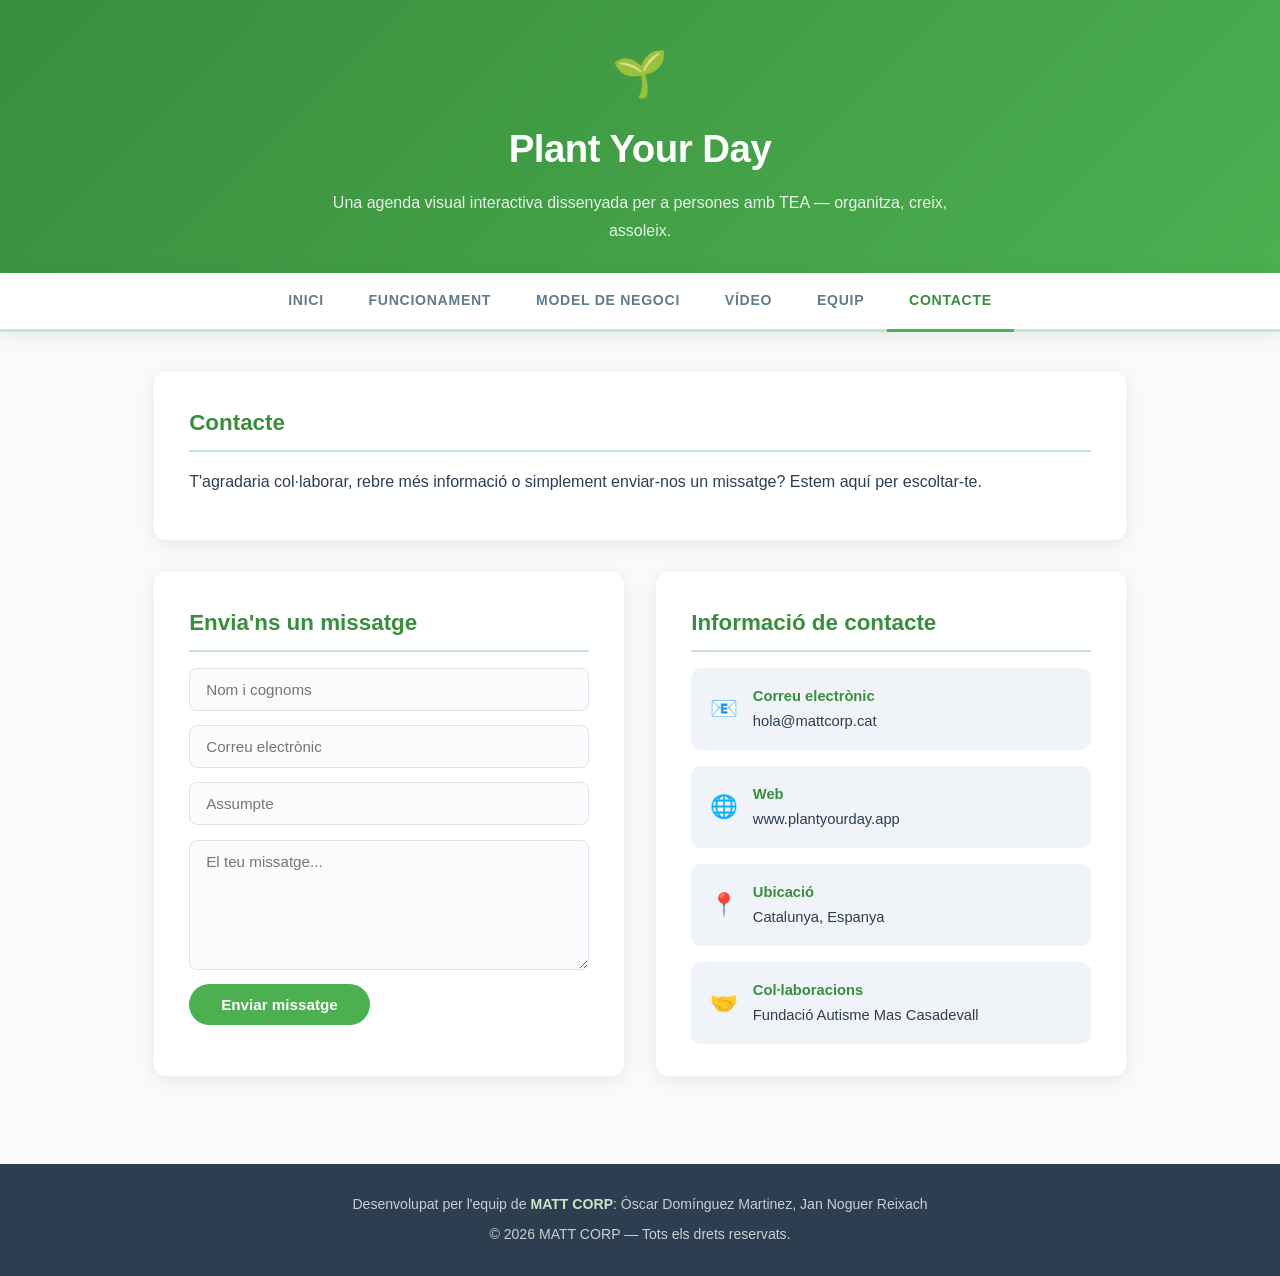
==== pages/contacte.html @ 62340c70 "15-04-26" ====
<!DOCTYPE html>
<html lang="ca">
<head>
    <meta charset="UTF-8">
    <meta name="viewport" content="width=device-width, initial-scale=1.0">
    <title>Contacte - Plant Your Day</title>
    <link rel="stylesheet" href="../css/styles.css">
</head>
<body>

    <div class="brand-bar">
        <span class="logo-icon">🌱</span>
        <h1>Plant Your Day</h1>
        <p class="tagline">Una agenda visual interactiva dissenyada per a persones amb TEA — organitza, creix, assoleix.</p>
    </div>

    <nav class="tab-nav" role="navigation" aria-label="Navegació principal">
        <a href="../index.html">Inici</a>
        <a href="funcionament.html">Funcionament</a>
        <a href="model-negoci.html">Model de Negoci</a>
        <a href="video.html">Vídeo</a>
        <a href="equip.html">Equip</a>
        <a href="contacte.html" class="active">Contacte</a>
    </nav>

    <main>
        <div class="container">
            <div class="card">
                <h2>Contacte</h2>
                <p>T'agradaria col·laborar, rebre més informació o simplement enviar-nos un missatge? Estem aquí per escoltar-te.</p>
            </div>

            <div class="contact-grid">
                <div class="card">
                    <h2>Envia'ns un missatge</h2>
                    <form class="contact-form" onsubmit="handleContact(event)">
                        <input type="text" placeholder="Nom i cognoms" required autocomplete="name">
                        <input type="email" placeholder="Correu electrònic" required autocomplete="email">
                        <input type="text" placeholder="Assumpte">
                        <textarea placeholder="El teu missatge..."></textarea>
                        <button type="submit">Enviar missatge</button>
                    </form>
                </div>

                <div class="card">
                    <h2>Informació de contacte</h2>
                    <div class="contact-info">
                        <div class="contact-info-item">
                            <span class="ci-icon">📧</span>
                            <p><strong>Correu electrònic</strong>hola@mattcorp.cat</p>
                        </div>
                        <div class="contact-info-item">
                            <span class="ci-icon">🌐</span>
                            <p><strong>Web</strong>www.plantyourday.app</p>
                        </div>
                        <div class="contact-info-item">
                            <span class="ci-icon">📍</span>
                            <p><strong>Ubicació</strong>Catalunya, Espanya</p>
                        </div>
                        <div class="contact-info-item">
                            <span class="ci-icon">🤝</span>
                            <p><strong>Col·laboracions</strong>Fundació Autisme Mas Casadevall</p>
                        </div>
                    </div>
                </div>
            </div>
        </div>
    </main>

    <footer>
        <p>Desenvolupat per l'equip de <span>MATT CORP</span>: Òscar Domínguez Martinez, Jan Noguer Reixach</p>
        <p style="margin-top:0.4rem">© 2026 MATT CORP — Tots els drets reservats.</p>
    </footer>

    <script src="../js/main.js"></script>

</body>
</html>
---- css/styles.css ----
:root {
    --primary: #4CAF50;
    --primary-dark: #388E3C;
    --primary-light: #C8E6C9;
    --surface: #F0F4F8;
    --text: #2c3e50;
    --text-muted: #607d8b;
    --white: #ffffff;
    --shadow: 0 4px 20px rgba(0,0,0,0.08);
    --font: 'Segoe UI', Tahoma, Geneva, Verdana, sans-serif;
}

* { box-sizing: border-box; margin: 0; padding: 0; }

body {
    font-family: var(--font);
    color: var(--text);
    background: #f8fafb;
    line-height: 1.7;
}

/* ── BRAND BAR ──────────────────────────────── */
.brand-bar {
    background: linear-gradient(135deg, var(--primary-dark) 0%, var(--primary) 100%);
    color: var(--white);
    padding: 2.2rem 2rem 1.8rem;
    text-align: center;
}
.brand-bar .logo-icon { font-size: 2.8rem; display: block; margin-bottom: 0.3rem; }
.brand-bar h1 { font-size: 2.4rem; font-weight: 700; letter-spacing: -0.5px; }
.brand-bar .tagline {
    font-size: 1rem;
    opacity: 0.88;
    max-width: 680px;
    margin: 0.5rem auto 0;
}

/* ── STICKY NAV ─────────────────────────────── */
.tab-nav {
    position: sticky;
    top: 0;
    z-index: 100;
    background: var(--white);
    border-bottom: 3px solid var(--primary-light);
    box-shadow: var(--shadow);
    display: flex;
    justify-content: center;
    flex-wrap: wrap;
}
.tab-nav a {
    display: inline-block;
    padding: 1rem 1.4rem;
    font-family: var(--font);
    font-size: 0.88rem;
    font-weight: 600;
    color: var(--text-muted);
    text-decoration: none;
    text-transform: uppercase;
    letter-spacing: 0.05em;
    border-bottom: 3px solid transparent;
    margin-bottom: -3px;
    transition: color 0.2s, border-color 0.2s;
}
.tab-nav a:hover { color: var(--primary); }
.tab-nav a.active {
    color: var(--primary-dark);
    border-bottom-color: var(--primary);
}


/* ── LAYOUT ─────────────────────────────────── */
.container { max-width: 1020px; margin: 0 auto; padding: 2.5rem 1.5rem; }

/* ── CARDS ──────────────────────────────────── */
.card {
    background: var(--white);
    border-radius: 12px;
    padding: 2rem 2.2rem;
    box-shadow: var(--shadow);
    margin-bottom: 2rem;
}
.card h2 {
    color: var(--primary-dark);
    font-size: 1.4rem;
    margin-bottom: 1rem;
    padding-bottom: 0.5rem;
    border-bottom: 2px solid var(--primary-light);
}
.card h3 { color: var(--primary); margin: 1.2rem 0 0.5rem; font-size: 1.05rem; }
.card p { color: var(--text); margin-bottom: 0.8rem; }
.card ul { padding-left: 1.3rem; }
.card li { margin-bottom: 0.6rem; }

/* ── HERO (Inici) ───────────────────────────── */
.hero {
    background: linear-gradient(135deg, var(--primary-light) 0%, #e8f5e9 100%);
    border-radius: 16px;
    padding: 3rem 2.5rem;
    text-align: center;
    margin-bottom: 2rem;
    box-shadow: var(--shadow);
}
.hero .hero-icon { font-size: 4rem; }
.hero h2 { font-size: 2rem; color: var(--primary-dark); margin: 0.8rem 0 0.6rem; }
.hero p { font-size: 1.05rem; color: var(--text); max-width: 700px; margin: 0 auto 1.5rem; }
.btn-primary {
    display: inline-block;
    background: var(--primary);
    color: var(--white);
    padding: 0.75rem 2rem;
    border-radius: 50px;
    text-decoration: none;
    font-weight: 700;
    font-size: 0.95rem;
    transition: background 0.2s, transform 0.15s;
}
.btn-primary:hover { background: var(--primary-dark); transform: translateY(-2px); }

.features-grid {
    display: grid;
    grid-template-columns: repeat(auto-fit, minmax(220px, 1fr));
    gap: 1.2rem;
    margin-top: 1.5rem;
}
.feature-item {
    background: var(--surface);
    border-radius: 10px;
    padding: 1.3rem 1.2rem;
    text-align: center;
}
.feature-item .fi-icon { font-size: 2rem; margin-bottom: 0.5rem; }
.feature-item strong { display: block; color: var(--primary-dark); margin-bottom: 0.3rem; }
.feature-item p { font-size: 0.9rem; color: var(--text-muted); margin: 0; }

/* ── STEPS (Funcionament) ───────────────────── */
.steps { display: flex; flex-direction: column; gap: 1.2rem; }
.step {
    display: flex;
    align-items: flex-start;
    gap: 1.2rem;
    background: var(--white);
    border-radius: 12px;
    padding: 1.4rem 1.6rem;
    box-shadow: var(--shadow);
}
.step-num {
    background: var(--primary);
    color: var(--white);
    border-radius: 50%;
    width: 2.2rem;
    height: 2.2rem;
    display: flex;
    align-items: center;
    justify-content: center;
    font-weight: 700;
    font-size: 1rem;
    flex-shrink: 0;
}
.step-body strong { display: block; color: var(--primary-dark); margin-bottom: 0.25rem; }
.step-body p { margin: 0; font-size: 0.95rem; color: var(--text-muted); }

/* ── TEAM ───────────────────────────────────── */
.team-grid {
    display: grid;
    grid-template-columns: repeat(auto-fit, minmax(260px, 1fr));
    gap: 1.5rem;
    margin-top: 1rem;
}
.team-card {
    background: var(--white);
    border-radius: 14px;
    padding: 2rem 1.5rem;
    text-align: center;
    box-shadow: var(--shadow);
    border-top: 4px solid var(--primary);
}
.team-avatar {
    width: 72px; height: 72px;
    border-radius: 50%;
    background: var(--primary-light);
    display: flex; align-items: center; justify-content: center;
    font-size: 2rem;
    margin: 0 auto 1rem;
}
.team-card h3 { color: var(--primary-dark); font-size: 1.05rem; margin-bottom: 0.2rem; }
.team-card .role { font-size: 0.85rem; color: var(--primary); font-weight: 600; margin-bottom: 0.6rem; }
.team-card p { font-size: 0.88rem; color: var(--text-muted); }

/* ── CONTACT ────────────────────────────────── */
.contact-grid {
    display: grid;
    grid-template-columns: 1fr 1fr;
    gap: 2rem;
}
@media (max-width: 640px) { .contact-grid { grid-template-columns: 1fr; } }
.contact-form { display: flex; flex-direction: column; gap: 0.9rem; }
.contact-form input,
.contact-form textarea {
    width: 100%;
    padding: 0.75rem 1rem;
    border: 1.5px solid #dce3ea;
    border-radius: 8px;
    font-family: var(--font);
    font-size: 0.95rem;
    color: var(--text);
    background: #fafbfc;
    transition: border-color 0.2s;
}
.contact-form input:focus,
.contact-form textarea:focus { outline: none; border-color: var(--primary); }
.contact-form textarea { resize: vertical; min-height: 130px; }
.contact-form button {
    align-self: flex-start;
    background: var(--primary);
    color: var(--white);
    border: none;
    padding: 0.75rem 2rem;
    border-radius: 50px;
    font-family: var(--font);
    font-size: 0.95rem;
    font-weight: 700;
    cursor: pointer;
    transition: background 0.2s;
}
.contact-form button:hover { background: var(--primary-dark); }
.contact-info { display: flex; flex-direction: column; gap: 1rem; }
.contact-info-item {
    display: flex;
    align-items: center;
    gap: 0.9rem;
    background: var(--surface);
    border-radius: 10px;
    padding: 1rem 1.2rem;
}
.contact-info-item .ci-icon { font-size: 1.4rem; }
.contact-info-item p { margin: 0; font-size: 0.92rem; }
.contact-info-item strong { display: block; color: var(--primary-dark); }

/* ── VIDEO ──────────────────────────────────── */
.video-wrapper {
    background: #111;
    border-radius: 12px;
    overflow: hidden;
    box-shadow: var(--shadow);
    margin-bottom: 2rem;
}
.video-wrapper video { display: block; width: 100%; max-height: 480px; }
.script-list li { margin-bottom: 0.5rem; font-size: 0.95rem; }

/* ── FOOTER ─────────────────────────────────── */
footer {
    text-align: center;
    padding: 1.8rem 1rem;
    background: #2c3e50;
    color: rgba(255,255,255,0.75);
    font-size: 0.88rem;
    margin-top: 1rem;
}
footer span { color: var(--primary-light); font-weight: 600; }

/* ── RESPONSIVE ─────────────────────────────── */
@media (max-width: 580px) {
    .tab-nav a { padding: 0.9rem 0.8rem; font-size: 0.75rem; }
    .brand-bar h1 { font-size: 1.8rem; }
}
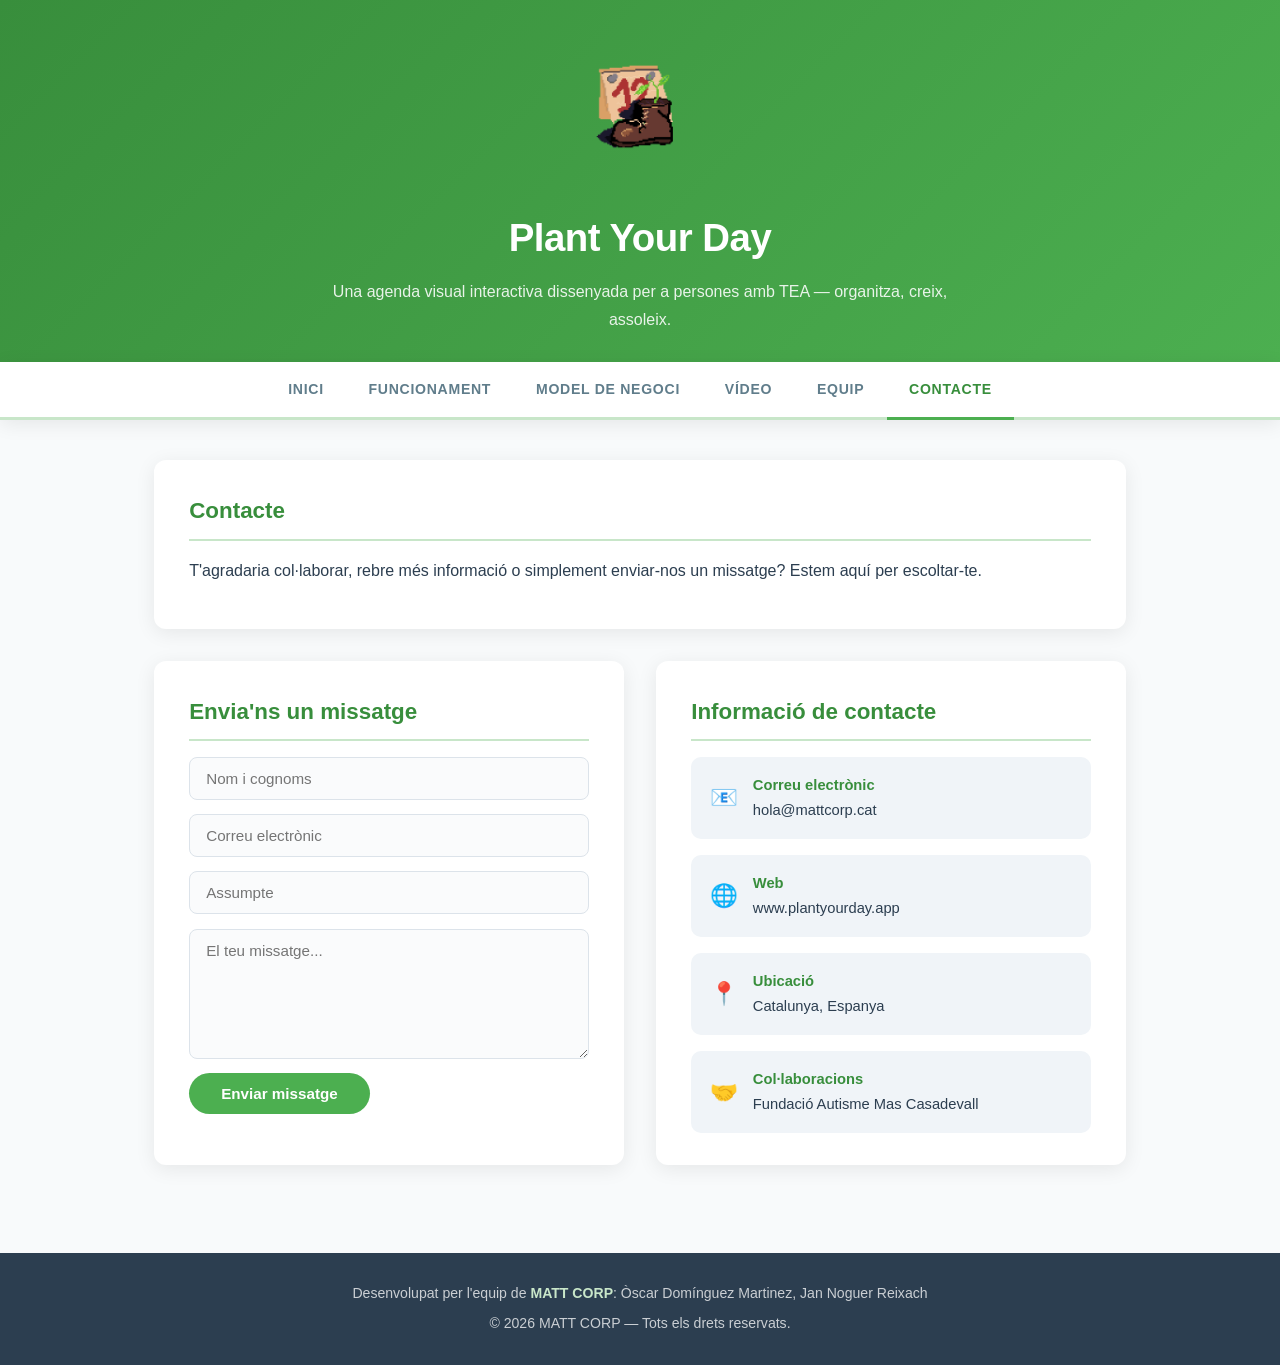
==== commit 3bb67548: "video changed" ====
--- a/pages/contacte.html
+++ b/pages/contacte.html
@@ -9,7 +9,7 @@
 <body>
 
     <div class="brand-bar">
-        <span class="logo-icon">🌱</span>
+        <span class="logo-icon"><img src="../assets/imatges/logoAPP.png" alt="Logo" width="150" height="150*"></span>
         <h1>Plant Your Day</h1>
         <p class="tagline">Una agenda visual interactiva dissenyada per a persones amb TEA — organitza, creix, assoleix.</p>
     </div>
--- a/css/styles.css
+++ b/css/styles.css
@@ -263,3 +263,188 @@
     .tab-nav a { padding: 0.9rem 0.8rem; font-size: 0.75rem; }
     .brand-bar h1 { font-size: 1.8rem; }
 }
+
+/* --- APP SHOWCASE ─────────────────────────────────── */
+.app-showcase {
+    display: flex;
+    align-items: center;
+    justify-content: space-between;
+    background: linear-gradient(135deg, var(--primary-light) 0%, #e8f5e9 100%);
+    padding: 3rem;
+    border-radius: 16px;
+    margin-bottom: 2.5rem;
+    box-shadow: var(--shadow);
+}
+
+.showcase-content {
+    flex: 1;
+    padding-right: 2.5rem;
+}
+
+.showcase-title {
+    color: var(--primary-dark);
+    font-size: 3rem;
+    margin: 0 0 0.4rem 0;
+    font-weight: 700;
+    letter-spacing: -0.5px;
+}
+
+.showcase-subtitle {
+    color: var(--text);
+    font-size: 1.6rem;
+    font-weight: 600;
+    margin: 0 0 1rem 0;
+}
+
+.showcase-desc {
+    color: var(--text-muted);
+    font-size: 1.05rem;
+    line-height: 1.6;
+    margin-bottom: 1.8rem;
+}
+
+.showcase-buttons {
+    display: flex;
+    gap: 1rem;
+}
+
+.btn-download {
+    display: inline-block;
+    background: var(--primary);
+    color: var(--white);
+    padding: 0.75rem 2rem;
+    border-radius: 50px;
+    text-decoration: none;
+    font-weight: 700;
+    font-size: 0.95rem;
+    transition: background 0.2s, transform 0.15s;
+}
+.btn-download:hover {
+    background: var(--primary-dark);
+    transform: translateY(-2px);
+}
+
+.btn-learn {
+    display: inline-block;
+    background: var(--white);
+    color: var(--primary-dark);
+    padding: 0.75rem 2rem;
+    border-radius: 50px;
+    text-decoration: none;
+    font-weight: 700;
+    font-size: 0.95rem;
+    border: 2px solid var(--primary);
+    transition: background 0.2s, color 0.2s, transform 0.15s;
+}
+.btn-learn:hover {
+    background: var(--primary);
+    color: var(--white);
+    transform: translateY(-2px);
+}
+
+/* --- TABLET MOCKUPS ──────────────────────────────── */
+.showcase-phones {
+    flex: 1.6;
+    display: flex;
+    gap: 1.8rem;
+    justify-content: center;
+    align-items: flex-end;
+    padding-bottom: 1rem;
+}
+
+.phone-mockup {
+    width: 280px;
+    background: #1a1a2e;
+    border-radius: 22px;
+    padding: 16px 12px 22px;
+    position: relative;
+    box-shadow:
+        0 35px 80px rgba(0, 0, 0, 0.35),
+        0 0 0 1px rgba(255, 255, 255, 0.07) inset;
+    transition: transform 0.3s;
+    flex-shrink: 0;
+}
+.phone-mockup:hover {
+    transform: translateY(-8px);
+}
+.phone-mockup--raised {
+    transform: translateY(-28px);
+}
+.phone-mockup--raised:hover {
+    transform: translateY(-36px);
+}
+
+/* Cámara frontal (punto) */
+.phone-mockup::before {
+    content: '';
+    position: absolute;
+    top: 7px;
+    left: 50%;
+    transform: translateX(-50%);
+    width: 8px;
+    height: 8px;
+    background: #2e2e45;
+    border-radius: 50%;
+    z-index: 5;
+}
+
+/* Home indicator */
+.phone-mockup::after {
+    content: '';
+    position: absolute;
+    bottom: 8px;
+    left: 50%;
+    transform: translateX(-50%);
+    width: 60px;
+    height: 4px;
+    background: rgba(255, 255, 255, 0.2);
+    border-radius: 2px;
+}
+
+.phone-screen {
+    border-radius: 14px;
+    overflow: hidden;
+    aspect-ratio: 4 / 3;
+    background: #000;
+}
+
+.phone-img {
+    width: 100%;
+    height: 100%;
+    object-fit: cover;
+    display: block;
+}
+.phone-img--left  { object-position: 15% center; }
+.phone-img--right { object-position: 80% center; }
+
+/* --- SHOWCASE RESPONSIVE ──────────────────────────── */
+@media (max-width: 1100px) {
+    .phone-mockup { width: 220px; }
+}
+@media (max-width: 992px) {
+    .app-showcase {
+        flex-direction: column;
+        text-align: center;
+        padding: 2rem;
+    }
+    .showcase-content {
+        padding-right: 0;
+        margin-bottom: 2rem;
+    }
+    .showcase-buttons {
+        justify-content: center;
+        flex-wrap: wrap;
+    }
+    .showcase-phones {
+        justify-content: center;
+        width: 100%;
+    }
+    .phone-mockup { width: 260px; }
+    .phone-mockup--raised { transform: translateY(-20px); }
+    .phone-mockup--raised:hover { transform: translateY(-28px); }
+}
+@media (max-width: 620px) {
+    .showcase-phones { flex-direction: column; align-items: center; gap: 1.5rem; }
+    .phone-mockup, .phone-mockup--raised { width: 280px; transform: none; }
+    .phone-mockup--raised:hover, .phone-mockup:hover { transform: translateY(-6px); }
+}
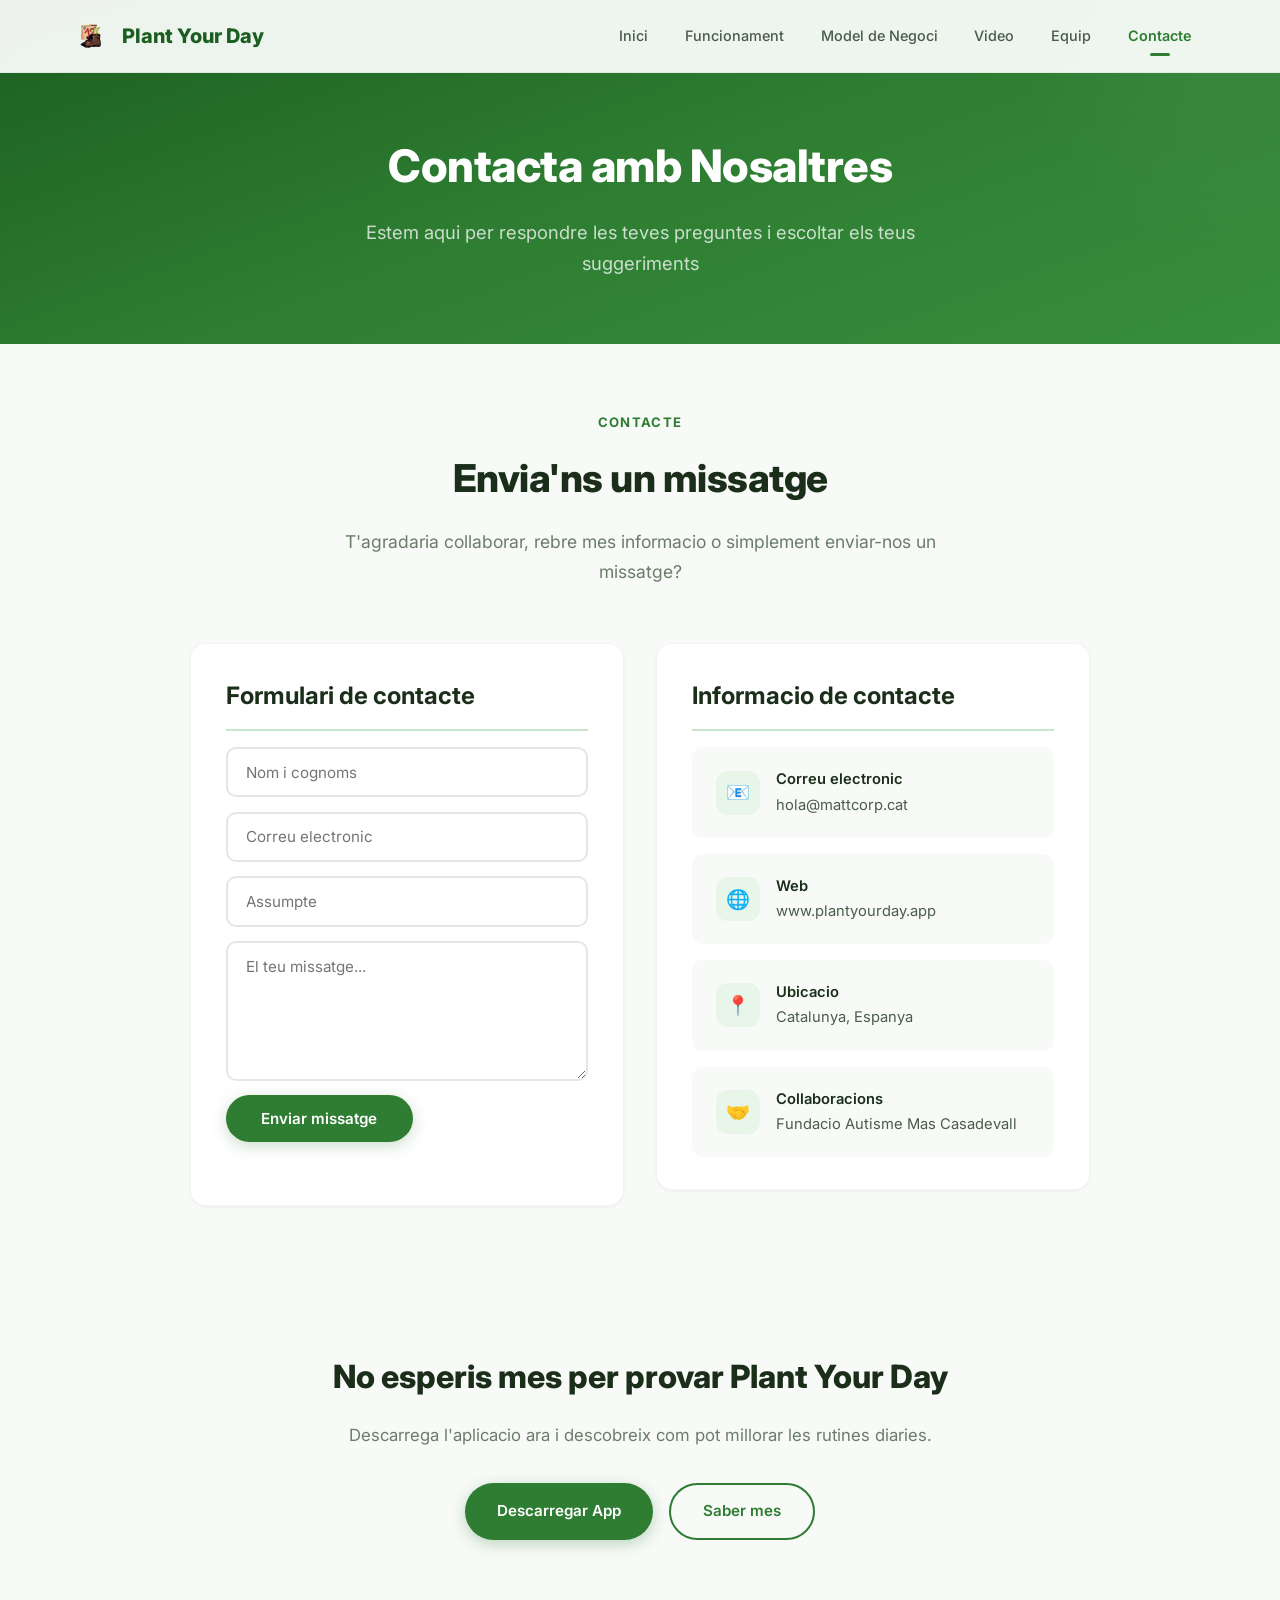
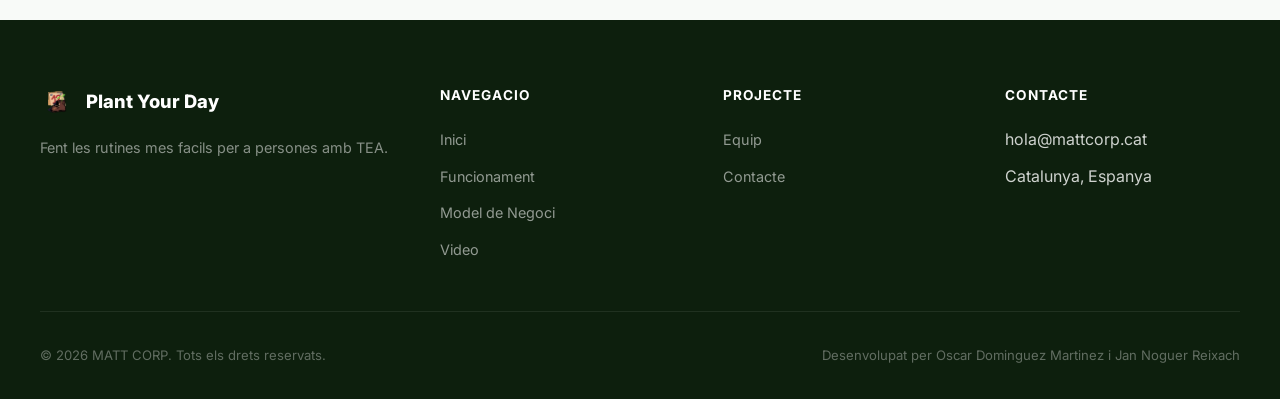
==== commit dab90ba0: "change the web" ====
--- a/pages/contacte.html
+++ b/pages/contacte.html
@@ -1,4 +1,4 @@
-<!DOCTYPE html>
+﻿<!DOCTYPE html>
 <html lang="ca">
 <head>
     <meta charset="UTF-8">
@@ -8,71 +8,135 @@
 </head>
 <body>
 
-    <div class="brand-bar">
-        <span class="logo-icon"><img src="../assets/imatges/logoAPP.png" alt="Logo" width="150" height="150*"></span>
-        <h1>Plant Your Day</h1>
-        <p class="tagline">Una agenda visual interactiva dissenyada per a persones amb TEA — organitza, creix, assoleix.</p>
-    </div>
+    <a href="#main" class="skip-link">Saltar al contingut</a>
 
-    <nav class="tab-nav" role="navigation" aria-label="Navegació principal">
-        <a href="../index.html">Inici</a>
-        <a href="funcionament.html">Funcionament</a>
-        <a href="model-negoci.html">Model de Negoci</a>
-        <a href="video.html">Vídeo</a>
-        <a href="equip.html">Equip</a>
-        <a href="contacte.html" class="active">Contacte</a>
+    <nav class="navbar" role="navigation" aria-label="Navegacio principal">
+        <div class="navbar-inner">
+            <a href="../index.html" class="navbar-logo">
+                <img src="../assets/imatges/logoAPP.png" alt="Plant Your Day Logo">
+                <span>Plant Your Day</span>
+            </a>
+            <div class="navbar-links" id="navLinks">
+                <a href="../index.html">Inici</a>
+                <a href="funcionament.html">Funcionament</a>
+                <a href="model-negoci.html">Model de Negoci</a>
+                <a href="video.html">Video</a>
+                <a href="equip.html">Equip</a>
+                <a href="contacte.html" class="active">Contacte</a>
+            </div>
+            <button class="hamburger" id="hamburger" aria-label="Obrir menu">
+                <span></span><span></span><span></span>
+            </button>
+        </div>
     </nav>
 
-    <main>
-        <div class="container">
-            <div class="card">
-                <h2>Contacte</h2>
-                <p>T'agradaria col·laborar, rebre més informació o simplement enviar-nos un missatge? Estem aquí per escoltar-te.</p>
-            </div>
+    <main id="main">
+        <section class="page-hero">
+            <h1>Contacta amb Nosaltres</h1>
+            <p>Estem aqui per respondre les teves preguntes i escoltar els teus suggeriments</p>
+        </section>
 
-            <div class="contact-grid">
-                <div class="card">
+        <section class="content-section">
+            <div class="content-inner">
+                <div class="section-header">
+                    <span class="section-label">Contacte</span>
                     <h2>Envia'ns un missatge</h2>
-                    <form class="contact-form" onsubmit="handleContact(event)">
-                        <input type="text" placeholder="Nom i cognoms" required autocomplete="name">
-                        <input type="email" placeholder="Correu electrònic" required autocomplete="email">
-                        <input type="text" placeholder="Assumpte">
-                        <textarea placeholder="El teu missatge..."></textarea>
-                        <button type="submit">Enviar missatge</button>
-                    </form>
+                    <p>T'agradaria collaborar, rebre mes informacio o simplement enviar-nos un missatge?</p>
                 </div>
 
-                <div class="card">
-                    <h2>Informació de contacte</h2>
-                    <div class="contact-info">
-                        <div class="contact-info-item">
-                            <span class="ci-icon">📧</span>
-                            <p><strong>Correu electrònic</strong>hola@mattcorp.cat</p>
-                        </div>
-                        <div class="contact-info-item">
-                            <span class="ci-icon">🌐</span>
-                            <p><strong>Web</strong>www.plantyourday.app</p>
-                        </div>
-                        <div class="contact-info-item">
-                            <span class="ci-icon">📍</span>
-                            <p><strong>Ubicació</strong>Catalunya, Espanya</p>
-                        </div>
-                        <div class="contact-info-item">
-                            <span class="ci-icon">🤝</span>
-                            <p><strong>Col·laboracions</strong>Fundació Autisme Mas Casadevall</p>
+                <div class="contact-grid">
+                    <div class="card fade-up" style="margin-bottom:0">
+                        <h2>Formulari de contacte</h2>
+                        <form class="contact-form" onsubmit="handleContact(event)">
+                            <input type="text" placeholder="Nom i cognoms" required autocomplete="name">
+                            <input type="email" placeholder="Correu electronic" required autocomplete="email">
+                            <input type="text" placeholder="Assumpte">
+                            <textarea placeholder="El teu missatge..."></textarea>
+                            <button type="submit">Enviar missatge</button>
+                        </form>
+                    </div>
+
+                    <div class="fade-up fade-up-delay-1">
+                        <div class="card" style="margin-bottom:1rem">
+                            <h2>Informacio de contacte</h2>
+                            <div class="contact-info">
+                                <div class="contact-info-item">
+                                    <span class="ci-icon">&#128231;</span>
+                                    <p><strong>Correu electronic</strong>hola@mattcorp.cat</p>
+                                </div>
+                                <div class="contact-info-item">
+                                    <span class="ci-icon">&#127760;</span>
+                                    <p><strong>Web</strong>www.plantyourday.app</p>
+                                </div>
+                                <div class="contact-info-item">
+                                    <span class="ci-icon">&#128205;</span>
+                                    <p><strong>Ubicacio</strong>Catalunya, Espanya</p>
+                                </div>
+                                <div class="contact-info-item">
+                                    <span class="ci-icon">&#129309;</span>
+                                    <p><strong>Collaboracions</strong>Fundacio Autisme Mas Casadevall</p>
+                                </div>
+                            </div>
                         </div>
                     </div>
                 </div>
             </div>
-        </div>
+        </section>
+
+        <section class="cta-banner">
+            <div class="cta-banner-inner fade-up">
+                <h2>No esperis mes per provar Plant Your Day</h2>
+                <p>Descarrega l'aplicacio ara i descobreix com pot millorar les rutines diaries.</p>
+                <div class="cta-banner-buttons">
+                    <a href="../index.html#descarrega" class="btn btn-primary">Descarregar App</a>
+                    <a href="funcionament.html" class="btn btn-outline">Saber mes</a>
+                </div>
+            </div>
+        </section>
     </main>
 
-    <footer>
-        <p>Desenvolupat per l'equip de <span>MATT CORP</span>: Òscar Domínguez Martinez, Jan Noguer Reixach</p>
-        <p style="margin-top:0.4rem">© 2026 MATT CORP — Tots els drets reservats.</p>
+    <footer class="footer">
+        <div class="footer-inner">
+            <div class="footer-top">
+                <div class="footer-brand">
+                    <a href="../index.html" class="footer-brand-logo">
+                        <img src="../assets/imatges/logoAPP.png" alt="Plant Your Day">
+                        <span>Plant Your Day</span>
+                    </a>
+                    <p>Fent les rutines mes facils per a persones amb TEA.</p>
+                </div>
+                <div class="footer-column">
+                    <h4>Navegacio</h4>
+                    <ul>
+                        <li><a href="../index.html">Inici</a></li>
+                        <li><a href="funcionament.html">Funcionament</a></li>
+                        <li><a href="model-negoci.html">Model de Negoci</a></li>
+                        <li><a href="video.html">Video</a></li>
+                    </ul>
+                </div>
+                <div class="footer-column">
+                    <h4>Projecte</h4>
+                    <ul>
+                        <li><a href="equip.html">Equip</a></li>
+                        <li><a href="contacte.html">Contacte</a></li>
+                    </ul>
+                </div>
+                <div class="footer-column">
+                    <h4>Contacte</h4>
+                    <ul>
+                        <li>hola@mattcorp.cat</li>
+                        <li>Catalunya, Espanya</li>
+                    </ul>
+                </div>
+            </div>
+            <div class="footer-bottom">
+                <p>&copy; 2026 MATT CORP. Tots els drets reservats.</p>
+                <p>Desenvolupat per Oscar Dominguez Martinez i Jan Noguer Reixach</p>
+            </div>
+        </div>
     </footer>
 
+    <button class="scroll-top" id="scrollTop" aria-label="Tornar a dalt">&#8593;</button>
     <script src="../js/main.js"></script>
-
 </body>
 </html>
--- a/css/styles.css
+++ b/css/styles.css
@@ -1,413 +1,340 @@
+﻿@import url('https://fonts.googleapis.com/css2?family=Inter:wght@300;400;500;600;700;800&display=swap');
+
 :root {
-    --primary: #4CAF50;
-    --primary-dark: #388E3C;
-    --primary-light: #C8E6C9;
-    --surface: #F0F4F8;
-    --text: #2c3e50;
-    --text-muted: #607d8b;
+    --primary: #2E7D32;
+    --primary-dark: #1B5E20;
+    --primary-light: #A5D6A7;
+    --primary-50: #E8F5E9;
+    --primary-100: #C8E6C9;
+    --primary-200: #A5D6A7;
+    --primary-600: #43A047;
+    --primary-700: #388E3C;
+    --primary-800: #2E7D32;
+    --primary-900: #1B5E20;
+    --accent: #66BB6A;
+    --surface: #F8FAF8;
+    --surface-alt: #F1F8F1;
+    --text: #1a2e1a;
+    --text-secondary: #4a5c4a;
+    --text-muted: #6b7c6b;
     --white: #ffffff;
+    --dark: #0d1f0d;
+    --dark-surface: #132613;
+    --shadow-sm: 0 1px 3px rgba(0,0,0,0.06);
     --shadow: 0 4px 20px rgba(0,0,0,0.08);
-    --font: 'Segoe UI', Tahoma, Geneva, Verdana, sans-serif;
+    --shadow-lg: 0 12px 40px rgba(0,0,0,0.12);
+    --shadow-xl: 0 25px 60px rgba(0,0,0,0.15);
+    --radius: 16px;
+    --radius-sm: 10px;
+    --radius-lg: 24px;
+    --font: 'Inter', -apple-system, BlinkMacSystemFont, 'Segoe UI', sans-serif;
+    --transition: 0.3s cubic-bezier(0.4, 0, 0.2, 1);
 }
 
 * { box-sizing: border-box; margin: 0; padding: 0; }
+
+html {
+    scroll-behavior: smooth;
+    scroll-padding-top: 80px;
+}
 
 body {
     font-family: var(--font);
     color: var(--text);
-    background: #f8fafb;
+    background: var(--white);
     line-height: 1.7;
-}
-
-/* ── BRAND BAR ──────────────────────────────── */
-.brand-bar {
-    background: linear-gradient(135deg, var(--primary-dark) 0%, var(--primary) 100%);
-    color: var(--white);
-    padding: 2.2rem 2rem 1.8rem;
-    text-align: center;
-}
-.brand-bar .logo-icon { font-size: 2.8rem; display: block; margin-bottom: 0.3rem; }
-.brand-bar h1 { font-size: 2.4rem; font-weight: 700; letter-spacing: -0.5px; }
-.brand-bar .tagline {
-    font-size: 1rem;
-    opacity: 0.88;
-    max-width: 680px;
-    margin: 0.5rem auto 0;
-}
-
-/* ── STICKY NAV ─────────────────────────────── */
-.tab-nav {
-    position: sticky;
+    overflow-x: hidden;
+}
+
+.skip-link {
+    position: absolute;
+    top: -100%;
+    left: 1rem;
+    padding: 0.5rem 1rem;
+    background: var(--primary);
+    color: var(--white);
+    border-radius: var(--radius-sm);
+    z-index: 9999;
+    font-weight: 600;
+    text-decoration: none;
+}
+.skip-link:focus { top: 1rem; }
+
+/* NAVBAR */
+.navbar {
+    position: fixed;
     top: 0;
-    z-index: 100;
-    background: var(--white);
-    border-bottom: 3px solid var(--primary-light);
-    box-shadow: var(--shadow);
+    left: 0;
+    right: 0;
+    z-index: 1000;
+    background: rgba(255,255,255,0.92);
+    backdrop-filter: blur(20px);
+    -webkit-backdrop-filter: blur(20px);
+    border-bottom: 1px solid rgba(46,125,50,0.08);
+    transition: var(--transition);
+}
+.navbar.scrolled {
+    box-shadow: 0 2px 20px rgba(0,0,0,0.08);
+}
+.navbar-inner {
+    max-width: 1200px;
+    margin: 0 auto;
+    padding: 0 2rem;
+    display: flex;
+    align-items: center;
+    justify-content: space-between;
+    height: 72px;
+}
+.navbar-logo {
+    display: flex;
+    align-items: center;
+    gap: 0.6rem;
+    text-decoration: none;
+    color: var(--primary-dark);
+    font-weight: 800;
+    font-size: 1.25rem;
+}
+.navbar-logo img {
+    width: 40px;
+    height: 40px;
+    border-radius: 10px;
+}
+.navbar-links {
+    display: flex;
+    align-items: center;
+    gap: 0.3rem;
+    list-style: none;
+}
+.navbar-links a {
+    display: inline-block;
+    padding: 0.5rem 1rem;
+    font-size: 0.9rem;
+    font-weight: 500;
+    color: var(--text-secondary);
+    text-decoration: none;
+    border-radius: 8px;
+    transition: var(--transition);
+    position: relative;
+}
+.navbar-links a:hover {
+    color: var(--primary);
+    background: var(--primary-50);
+}
+.navbar-links a.active {
+    color: var(--primary);
+    font-weight: 600;
+}
+.navbar-links a.active::after {
+    content: '';
+    position: absolute;
+    bottom: 0;
+    left: 50%;
+    transform: translateX(-50%);
+    width: 20px;
+    height: 3px;
+    background: var(--primary);
+    border-radius: 2px;
+}
+
+.hamburger {
+    display: none;
+    flex-direction: column;
+    gap: 5px;
+    cursor: pointer;
+    background: none;
+    border: none;
+    padding: 8px;
+    z-index: 1001;
+}
+.hamburger span {
+    display: block;
+    width: 24px;
+    height: 2.5px;
+    background: var(--text);
+    border-radius: 2px;
+    transition: var(--transition);
+}
+.hamburger.open span:nth-child(1) { transform: rotate(45deg) translate(5px, 5px); }
+.hamburger.open span:nth-child(2) { opacity: 0; }
+.hamburger.open span:nth-child(3) { transform: rotate(-45deg) translate(5px, -5px); }
+
+/* HERO SECTION */
+.hero {
+    padding: 10rem 2rem 6rem;
+    background: linear-gradient(160deg, var(--primary-50) 0%, var(--white) 40%, var(--surface) 100%);
+    position: relative;
+    overflow: hidden;
+}
+.hero::before {
+    content: '';
+    position: absolute;
+    top: -200px;
+    right: -200px;
+    width: 600px;
+    height: 600px;
+    background: radial-gradient(circle, rgba(46,125,50,0.06) 0%, transparent 70%);
+    border-radius: 50%;
+}
+.hero::after {
+    content: '';
+    position: absolute;
+    bottom: -100px;
+    left: -100px;
+    width: 400px;
+    height: 400px;
+    background: radial-gradient(circle, rgba(102,187,106,0.08) 0%, transparent 70%);
+    border-radius: 50%;
+}
+.hero-inner {
+    max-width: 1200px;
+    margin: 0 auto;
+    display: flex;
+    align-items: center;
+    gap: 4rem;
+    position: relative;
+    z-index: 1;
+}
+.hero-content { flex: 1; }
+.hero-badge {
+    display: inline-flex;
+    align-items: center;
+    gap: 0.5rem;
+    background: var(--primary-100);
+    color: var(--primary-dark);
+    padding: 0.4rem 1rem;
+    border-radius: 50px;
+    font-size: 0.82rem;
+    font-weight: 600;
+    margin-bottom: 1.5rem;
+}
+.hero h1 {
+    font-size: 3.5rem;
+    font-weight: 800;
+    line-height: 1.1;
+    color: var(--primary-dark);
+    margin-bottom: 0.5rem;
+    letter-spacing: -1px;
+}
+.hero h2 {
+    font-size: 1.5rem;
+    font-weight: 600;
+    color: var(--text);
+    margin-bottom: 1.2rem;
+    border: none;
+    padding: 0;
+}
+.hero-desc {
+    font-size: 1.1rem;
+    color: var(--text-secondary);
+    max-width: 520px;
+    margin-bottom: 2rem;
+    line-height: 1.8;
+}
+.hero-buttons {
+    display: flex;
+    gap: 1rem;
+    flex-wrap: wrap;
+}
+.hero-visual {
+    flex: 1;
     display: flex;
     justify-content: center;
-    flex-wrap: wrap;
-}
-.tab-nav a {
-    display: inline-block;
-    padding: 1rem 1.4rem;
-    font-family: var(--font);
-    font-size: 0.88rem;
-    font-weight: 600;
-    color: var(--text-muted);
-    text-decoration: none;
-    text-transform: uppercase;
-    letter-spacing: 0.05em;
-    border-bottom: 3px solid transparent;
-    margin-bottom: -3px;
-    transition: color 0.2s, border-color 0.2s;
-}
-.tab-nav a:hover { color: var(--primary); }
-.tab-nav a.active {
-    color: var(--primary-dark);
-    border-bottom-color: var(--primary);
-}
-
-
-/* ── LAYOUT ─────────────────────────────────── */
-.container { max-width: 1020px; margin: 0 auto; padding: 2.5rem 1.5rem; }
-
-/* ── CARDS ──────────────────────────────────── */
-.card {
-    background: var(--white);
-    border-radius: 12px;
-    padding: 2rem 2.2rem;
-    box-shadow: var(--shadow);
-    margin-bottom: 2rem;
-}
-.card h2 {
-    color: var(--primary-dark);
-    font-size: 1.4rem;
-    margin-bottom: 1rem;
-    padding-bottom: 0.5rem;
-    border-bottom: 2px solid var(--primary-light);
-}
-.card h3 { color: var(--primary); margin: 1.2rem 0 0.5rem; font-size: 1.05rem; }
-.card p { color: var(--text); margin-bottom: 0.8rem; }
-.card ul { padding-left: 1.3rem; }
-.card li { margin-bottom: 0.6rem; }
-
-/* ── HERO (Inici) ───────────────────────────── */
-.hero {
-    background: linear-gradient(135deg, var(--primary-light) 0%, #e8f5e9 100%);
-    border-radius: 16px;
-    padding: 3rem 2.5rem;
-    text-align: center;
-    margin-bottom: 2rem;
-    box-shadow: var(--shadow);
-}
-.hero .hero-icon { font-size: 4rem; }
-.hero h2 { font-size: 2rem; color: var(--primary-dark); margin: 0.8rem 0 0.6rem; }
-.hero p { font-size: 1.05rem; color: var(--text); max-width: 700px; margin: 0 auto 1.5rem; }
-.btn-primary {
-    display: inline-block;
-    background: var(--primary);
-    color: var(--white);
-    padding: 0.75rem 2rem;
-    border-radius: 50px;
-    text-decoration: none;
-    font-weight: 700;
-    font-size: 0.95rem;
-    transition: background 0.2s, transform 0.15s;
-}
-.btn-primary:hover { background: var(--primary-dark); transform: translateY(-2px); }
-
-.features-grid {
-    display: grid;
-    grid-template-columns: repeat(auto-fit, minmax(220px, 1fr));
-    gap: 1.2rem;
-    margin-top: 1.5rem;
-}
-.feature-item {
-    background: var(--surface);
-    border-radius: 10px;
-    padding: 1.3rem 1.2rem;
-    text-align: center;
-}
-.feature-item .fi-icon { font-size: 2rem; margin-bottom: 0.5rem; }
-.feature-item strong { display: block; color: var(--primary-dark); margin-bottom: 0.3rem; }
-.feature-item p { font-size: 0.9rem; color: var(--text-muted); margin: 0; }
-
-/* ── STEPS (Funcionament) ───────────────────── */
-.steps { display: flex; flex-direction: column; gap: 1.2rem; }
-.step {
-    display: flex;
-    align-items: flex-start;
-    gap: 1.2rem;
-    background: var(--white);
-    border-radius: 12px;
-    padding: 1.4rem 1.6rem;
-    box-shadow: var(--shadow);
-}
-.step-num {
-    background: var(--primary);
-    color: var(--white);
-    border-radius: 50%;
-    width: 2.2rem;
-    height: 2.2rem;
-    display: flex;
-    align-items: center;
-    justify-content: center;
-    font-weight: 700;
-    font-size: 1rem;
-    flex-shrink: 0;
-}
-.step-body strong { display: block; color: var(--primary-dark); margin-bottom: 0.25rem; }
-.step-body p { margin: 0; font-size: 0.95rem; color: var(--text-muted); }
-
-/* ── TEAM ───────────────────────────────────── */
-.team-grid {
-    display: grid;
-    grid-template-columns: repeat(auto-fit, minmax(260px, 1fr));
-    gap: 1.5rem;
-    margin-top: 1rem;
-}
-.team-card {
-    background: var(--white);
-    border-radius: 14px;
-    padding: 2rem 1.5rem;
-    text-align: center;
-    box-shadow: var(--shadow);
-    border-top: 4px solid var(--primary);
-}
-.team-avatar {
-    width: 72px; height: 72px;
-    border-radius: 50%;
-    background: var(--primary-light);
-    display: flex; align-items: center; justify-content: center;
-    font-size: 2rem;
-    margin: 0 auto 1rem;
-}
-.team-card h3 { color: var(--primary-dark); font-size: 1.05rem; margin-bottom: 0.2rem; }
-.team-card .role { font-size: 0.85rem; color: var(--primary); font-weight: 600; margin-bottom: 0.6rem; }
-.team-card p { font-size: 0.88rem; color: var(--text-muted); }
-
-/* ── CONTACT ────────────────────────────────── */
-.contact-grid {
-    display: grid;
-    grid-template-columns: 1fr 1fr;
-    gap: 2rem;
-}
-@media (max-width: 640px) { .contact-grid { grid-template-columns: 1fr; } }
-.contact-form { display: flex; flex-direction: column; gap: 0.9rem; }
-.contact-form input,
-.contact-form textarea {
-    width: 100%;
-    padding: 0.75rem 1rem;
-    border: 1.5px solid #dce3ea;
-    border-radius: 8px;
-    font-family: var(--font);
-    font-size: 0.95rem;
-    color: var(--text);
-    background: #fafbfc;
-    transition: border-color 0.2s;
-}
-.contact-form input:focus,
-.contact-form textarea:focus { outline: none; border-color: var(--primary); }
-.contact-form textarea { resize: vertical; min-height: 130px; }
-.contact-form button {
-    align-self: flex-start;
-    background: var(--primary);
-    color: var(--white);
-    border: none;
-    padding: 0.75rem 2rem;
+    align-items: center;
+    position: relative;
+}
+
+/* BUTTONS */
+.btn {
+    display: inline-flex;
+    align-items: center;
+    gap: 0.5rem;
+    padding: 0.85rem 2rem;
     border-radius: 50px;
     font-family: var(--font);
     font-size: 0.95rem;
-    font-weight: 700;
+    font-weight: 600;
+    text-decoration: none;
+    transition: var(--transition);
     cursor: pointer;
-    transition: background 0.2s;
-}
-.contact-form button:hover { background: var(--primary-dark); }
-.contact-info { display: flex; flex-direction: column; gap: 1rem; }
-.contact-info-item {
-    display: flex;
-    align-items: center;
-    gap: 0.9rem;
-    background: var(--surface);
-    border-radius: 10px;
-    padding: 1rem 1.2rem;
-}
-.contact-info-item .ci-icon { font-size: 1.4rem; }
-.contact-info-item p { margin: 0; font-size: 0.92rem; }
-.contact-info-item strong { display: block; color: var(--primary-dark); }
-
-/* ── VIDEO ──────────────────────────────────── */
-.video-wrapper {
-    background: #111;
-    border-radius: 12px;
-    overflow: hidden;
-    box-shadow: var(--shadow);
-    margin-bottom: 2rem;
-}
-.video-wrapper video { display: block; width: 100%; max-height: 480px; }
-.script-list li { margin-bottom: 0.5rem; font-size: 0.95rem; }
-
-/* ── FOOTER ─────────────────────────────────── */
-footer {
-    text-align: center;
-    padding: 1.8rem 1rem;
-    background: #2c3e50;
-    color: rgba(255,255,255,0.75);
-    font-size: 0.88rem;
-    margin-top: 1rem;
-}
-footer span { color: var(--primary-light); font-weight: 600; }
-
-/* ── RESPONSIVE ─────────────────────────────── */
-@media (max-width: 580px) {
-    .tab-nav a { padding: 0.9rem 0.8rem; font-size: 0.75rem; }
-    .brand-bar h1 { font-size: 1.8rem; }
-}
-
-/* --- APP SHOWCASE ─────────────────────────────────── */
-.app-showcase {
-    display: flex;
-    align-items: center;
-    justify-content: space-between;
-    background: linear-gradient(135deg, var(--primary-light) 0%, #e8f5e9 100%);
-    padding: 3rem;
-    border-radius: 16px;
-    margin-bottom: 2.5rem;
-    box-shadow: var(--shadow);
-}
-
-.showcase-content {
-    flex: 1;
-    padding-right: 2.5rem;
-}
-
-.showcase-title {
-    color: var(--primary-dark);
-    font-size: 3rem;
-    margin: 0 0 0.4rem 0;
-    font-weight: 700;
-    letter-spacing: -0.5px;
-}
-
-.showcase-subtitle {
-    color: var(--text);
-    font-size: 1.6rem;
-    font-weight: 600;
-    margin: 0 0 1rem 0;
-}
-
-.showcase-desc {
-    color: var(--text-muted);
-    font-size: 1.05rem;
-    line-height: 1.6;
-    margin-bottom: 1.8rem;
-}
-
-.showcase-buttons {
-    display: flex;
-    gap: 1rem;
-}
-
-.btn-download {
-    display: inline-block;
+    border: none;
+}
+.btn-primary {
     background: var(--primary);
     color: var(--white);
-    padding: 0.75rem 2rem;
-    border-radius: 50px;
-    text-decoration: none;
-    font-weight: 700;
-    font-size: 0.95rem;
-    transition: background 0.2s, transform 0.15s;
-}
-.btn-download:hover {
+    box-shadow: 0 4px 15px rgba(46,125,50,0.3);
+}
+.btn-primary:hover {
     background: var(--primary-dark);
     transform: translateY(-2px);
-}
-
-.btn-learn {
-    display: inline-block;
+    box-shadow: 0 6px 20px rgba(46,125,50,0.4);
+}
+.btn-outline {
+    background: transparent;
+    color: var(--primary);
+    border: 2px solid var(--primary);
+}
+.btn-outline:hover {
+    background: var(--primary);
+    color: var(--white);
+    transform: translateY(-2px);
+}
+.btn-white {
     background: var(--white);
     color: var(--primary-dark);
-    padding: 0.75rem 2rem;
-    border-radius: 50px;
-    text-decoration: none;
-    font-weight: 700;
-    font-size: 0.95rem;
-    border: 2px solid var(--primary);
-    transition: background 0.2s, color 0.2s, transform 0.15s;
-}
-.btn-learn:hover {
-    background: var(--primary);
-    color: var(--white);
+    box-shadow: 0 4px 15px rgba(0,0,0,0.1);
+}
+.btn-white:hover {
     transform: translateY(-2px);
-}
-
-/* --- TABLET MOCKUPS ──────────────────────────────── */
-.showcase-phones {
-    flex: 1.6;
-    display: flex;
-    gap: 1.8rem;
-    justify-content: center;
+    box-shadow: 0 6px 20px rgba(0,0,0,0.15);
+}
+
+/* PHONE MOCKUPS */
+.phone-group {
+    display: flex;
+    gap: 1.5rem;
     align-items: flex-end;
-    padding-bottom: 1rem;
-}
-
+}
 .phone-mockup {
-    width: 280px;
+    width: 240px;
     background: #1a1a2e;
-    border-radius: 22px;
-    padding: 16px 12px 22px;
-    position: relative;
-    box-shadow:
-        0 35px 80px rgba(0, 0, 0, 0.35),
-        0 0 0 1px rgba(255, 255, 255, 0.07) inset;
-    transition: transform 0.3s;
-    flex-shrink: 0;
-}
-.phone-mockup:hover {
-    transform: translateY(-8px);
-}
-.phone-mockup--raised {
-    transform: translateY(-28px);
-}
-.phone-mockup--raised:hover {
-    transform: translateY(-36px);
-}
-
-/* Cámara frontal (punto) */
+    border-radius: 28px;
+    padding: 12px 10px 18px;
+    position: relative;
+    box-shadow: var(--shadow-xl);
+    transition: transform 0.4s cubic-bezier(0.4, 0, 0.2, 1);
+}
+.phone-mockup:hover { transform: translateY(-10px); }
+.phone-mockup--raised { transform: translateY(-30px); }
+.phone-mockup--raised:hover { transform: translateY(-40px); }
 .phone-mockup::before {
     content: '';
     position: absolute;
-    top: 7px;
+    top: 6px;
     left: 50%;
     transform: translateX(-50%);
-    width: 8px;
-    height: 8px;
+    width: 60px;
+    height: 5px;
     background: #2e2e45;
-    border-radius: 50%;
+    border-radius: 3px;
     z-index: 5;
 }
-
-/* Home indicator */
 .phone-mockup::after {
     content: '';
     position: absolute;
-    bottom: 8px;
+    bottom: 7px;
     left: 50%;
     transform: translateX(-50%);
-    width: 60px;
+    width: 50px;
     height: 4px;
-    background: rgba(255, 255, 255, 0.2);
+    background: rgba(255,255,255,0.15);
     border-radius: 2px;
 }
-
 .phone-screen {
-    border-radius: 14px;
+    border-radius: 18px;
     overflow: hidden;
-    aspect-ratio: 4 / 3;
+    aspect-ratio: 4/3;
     background: #000;
 }
-
 .phone-img {
     width: 100%;
     height: 100%;
@@ -417,34 +344,627 @@
 .phone-img--left  { object-position: 15% center; }
 .phone-img--right { object-position: 80% center; }
 
-/* --- SHOWCASE RESPONSIVE ──────────────────────────── */
-@media (max-width: 1100px) {
-    .phone-mockup { width: 220px; }
-}
+/* SECTIONS */
+.section { padding: 5rem 2rem; }
+.section--alt { background: var(--surface); }
+.section--dark {
+    background: linear-gradient(160deg, var(--dark) 0%, var(--dark-surface) 100%);
+    color: var(--white);
+}
+.section-inner { max-width: 1200px; margin: 0 auto; }
+.section-header { text-align: center; margin-bottom: 3.5rem; }
+.section-label {
+    display: inline-block;
+    font-size: 0.82rem;
+    font-weight: 700;
+    text-transform: uppercase;
+    letter-spacing: 0.1em;
+    color: var(--primary);
+    margin-bottom: 0.8rem;
+}
+.section--dark .section-label { color: var(--primary-200); }
+.section-header h2 {
+    font-size: 2.4rem;
+    font-weight: 800;
+    color: var(--text);
+    letter-spacing: -0.5px;
+    margin-bottom: 1rem;
+    border: none;
+    padding: 0;
+}
+.section--dark .section-header h2 { color: var(--white); }
+.section-header p {
+    font-size: 1.1rem;
+    color: var(--text-muted);
+    max-width: 600px;
+    margin: 0 auto;
+}
+.section--dark .section-header p { color: rgba(255,255,255,0.7); }
+
+/* FEATURES GRID */
+.features-grid {
+    display: grid;
+    grid-template-columns: repeat(auto-fit, minmax(250px, 1fr));
+    gap: 1.5rem;
+}
+.feature-card {
+    background: var(--white);
+    border-radius: var(--radius);
+    padding: 2rem;
+    box-shadow: var(--shadow-sm);
+    border: 1px solid rgba(46,125,50,0.06);
+    transition: var(--transition);
+    text-align: center;
+}
+.feature-card:hover {
+    transform: translateY(-4px);
+    box-shadow: var(--shadow);
+    border-color: var(--primary-100);
+}
+.feature-icon {
+    width: 64px;
+    height: 64px;
+    border-radius: 16px;
+    background: var(--primary-50);
+    display: flex;
+    align-items: center;
+    justify-content: center;
+    margin: 0 auto 1.2rem;
+    transition: var(--transition);
+}
+.feature-card:hover .feature-icon { background: var(--primary-100); }
+.feature-icon img {
+    width: 36px;
+    height: 36px;
+    border-radius: 8px;
+}
+.feature-card h3 {
+    font-size: 1.05rem;
+    font-weight: 700;
+    color: var(--text);
+    margin-bottom: 0.5rem;
+}
+.feature-card p {
+    font-size: 0.9rem;
+    color: var(--text-muted);
+    line-height: 1.6;
+    margin: 0;
+}
+
+/* ABOUT SECTION */
+.about-grid {
+    display: grid;
+    grid-template-columns: 1fr 1fr;
+    gap: 4rem;
+    align-items: center;
+}
+.about-text h3 {
+    font-size: 1.8rem;
+    font-weight: 700;
+    color: var(--text);
+    margin-bottom: 1rem;
+}
+.about-text p {
+    font-size: 1.02rem;
+    color: var(--text-secondary);
+    line-height: 1.8;
+    margin-bottom: 1rem;
+}
+.about-features {
+    display: grid;
+    grid-template-columns: 1fr 1fr;
+    gap: 1rem;
+    margin-top: 1.5rem;
+}
+.about-feature {
+    display: flex;
+    align-items: flex-start;
+    gap: 0.75rem;
+}
+.about-feature-icon {
+    width: 40px;
+    height: 40px;
+    min-width: 40px;
+    border-radius: 10px;
+    background: var(--primary-50);
+    display: flex;
+    align-items: center;
+    justify-content: center;
+    font-size: 1.1rem;
+}
+.about-feature-text strong {
+    display: block;
+    font-size: 0.9rem;
+    color: var(--text);
+    margin-bottom: 0.15rem;
+}
+.about-feature-text p {
+    font-size: 0.82rem;
+    color: var(--text-muted);
+    margin: 0;
+    line-height: 1.5;
+}
+.about-visual { display: flex; justify-content: center; }
+
+/* DOWNLOAD CTA SECTION */
+.download-section {
+    padding: 5rem 2rem;
+    background: linear-gradient(160deg, var(--primary-900) 0%, var(--primary-800) 50%, var(--primary-700) 100%);
+    color: var(--white);
+    position: relative;
+    overflow: hidden;
+}
+.download-section::before {
+    content: '';
+    position: absolute;
+    top: -50%;
+    right: -20%;
+    width: 600px;
+    height: 600px;
+    background: radial-gradient(circle, rgba(255,255,255,0.05) 0%, transparent 60%);
+    border-radius: 50%;
+}
+.download-inner {
+    max-width: 1200px;
+    margin: 0 auto;
+    display: flex;
+    align-items: center;
+    gap: 4rem;
+    position: relative;
+    z-index: 1;
+}
+.download-content { flex: 1; }
+.download-content h2 {
+    font-size: 2.2rem;
+    font-weight: 800;
+    margin-bottom: 1rem;
+    letter-spacing: -0.5px;
+    border: none;
+    padding: 0;
+    color: var(--white);
+}
+.download-content p {
+    font-size: 1.05rem;
+    color: rgba(255,255,255,0.8);
+    margin-bottom: 2rem;
+    max-width: 480px;
+    line-height: 1.7;
+}
+.download-buttons { display: flex; gap: 1rem; flex-wrap: wrap; }
+.download-meta {
+    margin-top: 1.2rem;
+    font-size: 0.82rem;
+    color: rgba(255,255,255,0.5);
+}
+.download-visual { flex: 1; display: flex; justify-content: center; }
+
+/* PRE-FOOTER CTA */
+.cta-banner { padding: 5rem 2rem; background: var(--surface); text-align: center; }
+.cta-banner-inner { max-width: 700px; margin: 0 auto; }
+.cta-banner h2 {
+    font-size: 2rem;
+    font-weight: 800;
+    color: var(--text);
+    margin-bottom: 1rem;
+    border: none;
+    padding: 0;
+}
+.cta-banner p {
+    font-size: 1.05rem;
+    color: var(--text-muted);
+    margin-bottom: 2rem;
+    line-height: 1.8;
+}
+.cta-banner-buttons { display: flex; gap: 1rem; justify-content: center; flex-wrap: wrap; }
+
+/* FOOTER */
+.footer {
+    background: var(--dark);
+    color: rgba(255,255,255,0.8);
+    padding: 4rem 2rem 2rem;
+}
+.footer-inner { max-width: 1200px; margin: 0 auto; }
+.footer-top {
+    display: grid;
+    grid-template-columns: 1.5fr 1fr 1fr 1fr;
+    gap: 3rem;
+    padding-bottom: 3rem;
+    border-bottom: 1px solid rgba(255,255,255,0.08);
+}
+.footer-brand { display: flex; flex-direction: column; gap: 1rem; }
+.footer-brand-logo {
+    display: flex;
+    align-items: center;
+    gap: 0.6rem;
+    text-decoration: none;
+}
+.footer-brand-logo img {
+    width: 36px;
+    height: 36px;
+    border-radius: 8px;
+}
+.footer-brand-logo span {
+    font-weight: 800;
+    font-size: 1.15rem;
+    color: var(--white);
+}
+.footer-brand p {
+    font-size: 0.9rem;
+    color: rgba(255,255,255,0.5);
+    line-height: 1.6;
+}
+.footer-column h4 {
+    font-size: 0.85rem;
+    font-weight: 700;
+    text-transform: uppercase;
+    letter-spacing: 0.08em;
+    color: var(--white);
+    margin-bottom: 1.2rem;
+}
+.footer-column ul {
+    list-style: none;
+    display: flex;
+    flex-direction: column;
+    gap: 0.6rem;
+}
+.footer-column a {
+    color: rgba(255,255,255,0.55);
+    text-decoration: none;
+    font-size: 0.9rem;
+    transition: var(--transition);
+}
+.footer-column a:hover { color: var(--primary-200); }
+.footer-social { display: flex; gap: 0.8rem; margin-top: 0.5rem; }
+.footer-social a {
+    width: 36px;
+    height: 36px;
+    border-radius: 8px;
+    background: rgba(255,255,255,0.08);
+    display: flex;
+    align-items: center;
+    justify-content: center;
+    color: rgba(255,255,255,0.6);
+    font-size: 1rem;
+    transition: var(--transition);
+}
+.footer-social a:hover { background: var(--primary); color: var(--white); }
+.footer-bottom {
+    display: flex;
+    justify-content: space-between;
+    align-items: center;
+    padding-top: 2rem;
+    font-size: 0.82rem;
+    color: rgba(255,255,255,0.35);
+    flex-wrap: wrap;
+    gap: 1rem;
+}
+.footer-legal { display: flex; gap: 1.5rem; }
+.footer-legal a {
+    color: rgba(255,255,255,0.35);
+    text-decoration: none;
+    transition: var(--transition);
+}
+.footer-legal a:hover { color: rgba(255,255,255,0.7); }
+
+/* PAGE HERO (sub-pages) */
+.page-hero {
+    padding: 8rem 2rem 4rem;
+    background: linear-gradient(160deg, var(--primary-900) 0%, var(--primary-800) 50%, var(--primary-700) 100%);
+    color: var(--white);
+    text-align: center;
+    position: relative;
+    overflow: hidden;
+}
+.page-hero::before {
+    content: '';
+    position: absolute;
+    top: -200px;
+    right: -200px;
+    width: 500px;
+    height: 500px;
+    background: radial-gradient(circle, rgba(255,255,255,0.04) 0%, transparent 60%);
+    border-radius: 50%;
+}
+.page-hero h1 {
+    font-size: 2.8rem;
+    font-weight: 800;
+    margin-bottom: 0.8rem;
+    letter-spacing: -0.5px;
+    position: relative;
+    z-index: 1;
+}
+.page-hero p {
+    font-size: 1.15rem;
+    color: rgba(255,255,255,0.75);
+    max-width: 600px;
+    margin: 0 auto;
+    position: relative;
+    z-index: 1;
+}
+
+/* CONTENT SECTIONS (sub-pages) */
+.content-section { padding: 4rem 2rem; }
+.content-section:nth-child(even) { background: var(--surface); }
+.content-inner { max-width: 900px; margin: 0 auto; }
+
+/* CARDS */
+.card {
+    background: var(--white);
+    border-radius: var(--radius);
+    padding: 2rem 2.2rem;
+    box-shadow: var(--shadow-sm);
+    border: 1px solid rgba(0,0,0,0.04);
+    margin-bottom: 2rem;
+    transition: var(--transition);
+}
+.card:hover { box-shadow: var(--shadow); }
+.card h2 {
+    color: var(--text);
+    font-size: 1.5rem;
+    font-weight: 700;
+    margin-bottom: 1rem;
+    padding-bottom: 0.8rem;
+    border-bottom: 2px solid var(--primary-100);
+}
+.card h3 { color: var(--primary); margin: 1.2rem 0 0.5rem; font-size: 1.05rem; }
+.card p { color: var(--text-secondary); margin-bottom: 0.8rem; line-height: 1.7; }
+.card ul { padding-left: 1.3rem; }
+.card li { margin-bottom: 0.6rem; color: var(--text-secondary); }
+
+/* STEPS */
+.steps { display: flex; flex-direction: column; gap: 1.2rem; }
+.step {
+    display: flex;
+    align-items: flex-start;
+    gap: 1.4rem;
+    background: var(--white);
+    border-radius: var(--radius);
+    padding: 1.6rem 1.8rem;
+    box-shadow: var(--shadow-sm);
+    border: 1px solid rgba(0,0,0,0.04);
+    transition: var(--transition);
+}
+.step:hover {
+    transform: translateX(6px);
+    box-shadow: var(--shadow);
+    border-color: var(--primary-100);
+}
+.step-num {
+    background: linear-gradient(135deg, var(--primary) 0%, var(--primary-600) 100%);
+    color: var(--white);
+    border-radius: 14px;
+    width: 2.6rem;
+    height: 2.6rem;
+    display: flex;
+    align-items: center;
+    justify-content: center;
+    font-weight: 700;
+    font-size: 1rem;
+    flex-shrink: 0;
+    box-shadow: 0 4px 10px rgba(46,125,50,0.25);
+}
+.step-body strong { display: block; color: var(--text); margin-bottom: 0.25rem; font-size: 1rem; }
+.step-body p { margin: 0; font-size: 0.95rem; color: var(--text-muted); }
+
+/* TEAM */
+.team-grid {
+    display: grid;
+    grid-template-columns: repeat(auto-fit, minmax(280px, 1fr));
+    gap: 1.5rem;
+    margin-top: 1.5rem;
+}
+.team-card {
+    background: var(--white);
+    border-radius: var(--radius);
+    padding: 2.2rem 1.8rem;
+    text-align: center;
+    box-shadow: var(--shadow-sm);
+    border: 1px solid rgba(0,0,0,0.04);
+    transition: var(--transition);
+    position: relative;
+    overflow: hidden;
+}
+.team-card::before {
+    content: '';
+    position: absolute;
+    top: 0;
+    left: 0;
+    right: 0;
+    height: 4px;
+    background: linear-gradient(90deg, var(--primary) 0%, var(--accent) 100%);
+}
+.team-card:hover {
+    transform: translateY(-6px);
+    box-shadow: var(--shadow-lg);
+}
+.team-avatar {
+    width: 80px;
+    height: 80px;
+    border-radius: 50%;
+    background: var(--primary-50);
+    display: flex;
+    align-items: center;
+    justify-content: center;
+    font-size: 2.2rem;
+    margin: 0 auto 1.2rem;
+    border: 3px solid var(--primary-100);
+}
+.team-card h3 { color: var(--text); font-size: 1.1rem; font-weight: 700; margin-bottom: 0.3rem; }
+.team-card .role { font-size: 0.85rem; color: var(--primary); font-weight: 600; margin-bottom: 0.8rem; }
+.team-card p { font-size: 0.9rem; color: var(--text-muted); line-height: 1.6; }
+
+/* CONTACT */
+.contact-grid {
+    display: grid;
+    grid-template-columns: 1fr 1fr;
+    gap: 2rem;
+}
+.contact-form { display: flex; flex-direction: column; gap: 0.9rem; }
+.contact-form input,
+.contact-form textarea {
+    width: 100%;
+    padding: 0.85rem 1.1rem;
+    border: 2px solid #e2e8e2;
+    border-radius: var(--radius-sm);
+    font-family: var(--font);
+    font-size: 0.95rem;
+    color: var(--text);
+    background: var(--white);
+    transition: var(--transition);
+}
+.contact-form input:focus,
+.contact-form textarea:focus {
+    outline: none;
+    border-color: var(--primary);
+    box-shadow: 0 0 0 3px rgba(46,125,50,0.1);
+}
+.contact-form textarea { resize: vertical; min-height: 140px; }
+.contact-form button {
+    align-self: flex-start;
+    background: var(--primary);
+    color: var(--white);
+    border: none;
+    padding: 0.85rem 2.2rem;
+    border-radius: 50px;
+    font-family: var(--font);
+    font-size: 0.95rem;
+    font-weight: 600;
+    cursor: pointer;
+    transition: var(--transition);
+    box-shadow: 0 4px 15px rgba(46,125,50,0.25);
+}
+.contact-form button:hover {
+    background: var(--primary-dark);
+    transform: translateY(-2px);
+}
+.contact-info { display: flex; flex-direction: column; gap: 1rem; }
+.contact-info-item {
+    display: flex;
+    align-items: center;
+    gap: 1rem;
+    background: var(--surface);
+    border-radius: var(--radius-sm);
+    padding: 1.2rem 1.4rem;
+    transition: var(--transition);
+    border: 1px solid transparent;
+}
+.contact-info-item:hover {
+    border-color: var(--primary-100);
+    background: var(--white);
+}
+.contact-info-item .ci-icon {
+    width: 44px;
+    height: 44px;
+    border-radius: 12px;
+    background: var(--primary-50);
+    display: flex;
+    align-items: center;
+    justify-content: center;
+    font-size: 1.2rem;
+    flex-shrink: 0;
+}
+.contact-info-item p { margin: 0; font-size: 0.92rem; }
+.contact-info-item strong { display: block; color: var(--text); font-weight: 600; }
+
+/* VIDEO */
+.video-wrapper {
+    background: #0a0a0a;
+    border-radius: var(--radius);
+    overflow: hidden;
+    box-shadow: var(--shadow-lg);
+    margin-bottom: 2rem;
+}
+.video-wrapper video { display: block; width: 100%; max-height: 520px; }
+.script-list li { margin-bottom: 0.6rem; font-size: 0.95rem; color: var(--text-secondary); }
+
+/* SCROLL TO TOP */
+.scroll-top {
+    position: fixed;
+    bottom: 2rem;
+    right: 2rem;
+    width: 44px;
+    height: 44px;
+    border-radius: 50%;
+    background: var(--primary);
+    color: var(--white);
+    border: none;
+    cursor: pointer;
+    display: flex;
+    align-items: center;
+    justify-content: center;
+    font-size: 1.2rem;
+    box-shadow: var(--shadow);
+    opacity: 0;
+    visibility: hidden;
+    transform: translateY(10px);
+    transition: var(--transition);
+    z-index: 999;
+}
+.scroll-top.visible { opacity: 1; visibility: visible; transform: translateY(0); }
+.scroll-top:hover { background: var(--primary-dark); transform: translateY(-3px); }
+
+/* ANIMATIONS */
+.fade-up {
+    opacity: 0;
+    transform: translateY(30px);
+    transition: opacity 0.6s ease, transform 0.6s ease;
+}
+.fade-up.visible { opacity: 1; transform: translateY(0); }
+.fade-up-delay-1 { transition-delay: 0.1s; }
+.fade-up-delay-2 { transition-delay: 0.2s; }
+.fade-up-delay-3 { transition-delay: 0.3s; }
+.fade-up-delay-4 { transition-delay: 0.4s; }
+
+/* RESPONSIVE */
 @media (max-width: 992px) {
-    .app-showcase {
+    .hero-inner { flex-direction: column; text-align: center; }
+    .hero h1 { font-size: 2.8rem; }
+    .hero-desc { margin: 0 auto 2rem; }
+    .hero-buttons { justify-content: center; }
+    .phone-group { justify-content: center; }
+    .phone-mockup { width: 200px; }
+    .about-grid { grid-template-columns: 1fr; gap: 2.5rem; }
+    .about-visual { order: -1; }
+    .download-inner { flex-direction: column; text-align: center; }
+    .download-content p { margin: 0 auto 2rem; }
+    .download-buttons { justify-content: center; }
+    .footer-top { grid-template-columns: 1fr 1fr; }
+}
+
+@media (max-width: 768px) {
+    .navbar-links {
+        display: none;
+        position: fixed;
+        top: 0; left: 0; right: 0; bottom: 0;
+        background: rgba(255,255,255,0.98);
+        backdrop-filter: blur(20px);
         flex-direction: column;
-        text-align: center;
-        padding: 2rem;
+        justify-content: center;
+        align-items: center;
+        gap: 0.5rem;
     }
-    .showcase-content {
-        padding-right: 0;
-        margin-bottom: 2rem;
-    }
-    .showcase-buttons {
-        justify-content: center;
-        flex-wrap: wrap;
-    }
-    .showcase-phones {
-        justify-content: center;
-        width: 100%;
-    }
-    .phone-mockup { width: 260px; }
-    .phone-mockup--raised { transform: translateY(-20px); }
-    .phone-mockup--raised:hover { transform: translateY(-28px); }
-}
-@media (max-width: 620px) {
-    .showcase-phones { flex-direction: column; align-items: center; gap: 1.5rem; }
-    .phone-mockup, .phone-mockup--raised { width: 280px; transform: none; }
+    .navbar-links.open { display: flex; }
+    .navbar-links a { font-size: 1.2rem; padding: 0.8rem 1.5rem; }
+    .hamburger { display: flex; }
+    .hero { padding: 7rem 1.5rem 3rem; }
+    .hero h1 { font-size: 2.2rem; }
+    .hero h2 { font-size: 1.2rem; }
+    .phone-group { flex-direction: column; align-items: center; gap: 1rem; }
+    .phone-mockup, .phone-mockup--raised { width: 240px; transform: none; }
     .phone-mockup--raised:hover, .phone-mockup:hover { transform: translateY(-6px); }
-}+    .section { padding: 3.5rem 1.5rem; }
+    .section-header h2 { font-size: 1.8rem; }
+    .features-grid { grid-template-columns: 1fr 1fr; }
+    .contact-grid { grid-template-columns: 1fr; }
+    .footer-top { grid-template-columns: 1fr; gap: 2rem; }
+    .page-hero { padding: 7rem 1.5rem 3rem; }
+    .page-hero h1 { font-size: 2rem; }
+    .download-section { padding: 3.5rem 1.5rem; }
+}
+
+@media (max-width: 480px) {
+    .hero h1 { font-size: 1.8rem; }
+    .features-grid { grid-template-columns: 1fr; }
+    .about-features { grid-template-columns: 1fr; }
+    .footer-bottom { flex-direction: column; text-align: center; }
+}
